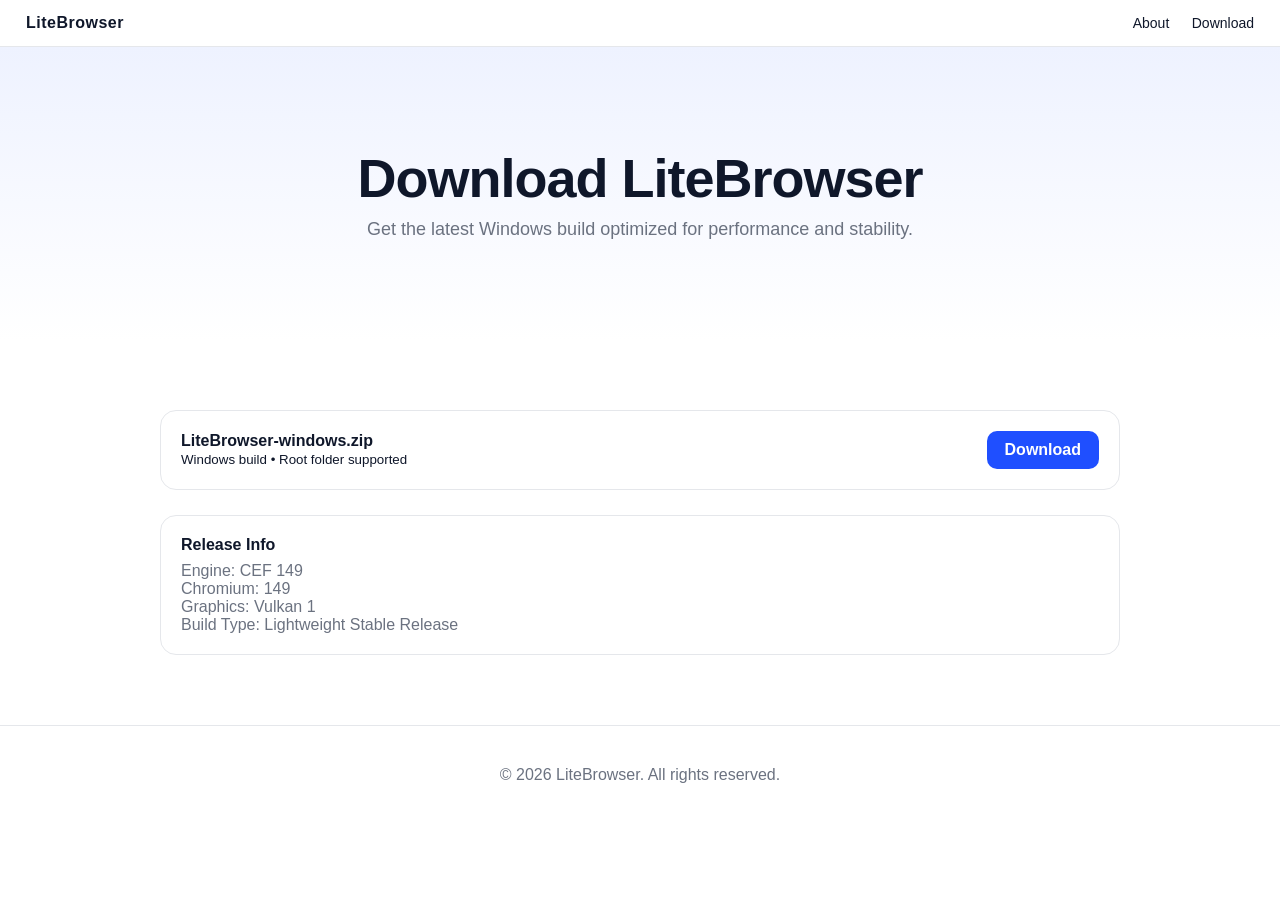
==== download.html @ fb9e0d3b "Add files via upload" ====
<!DOCTYPE html>
<html lang="en">
<head>
<meta charset="UTF-8">
<meta name="viewport" content="width=device-width, initial-scale=1.0">
<title>Download LiteBrowser</title>
<link rel="stylesheet" href="style.css">
</head>

<body>

<nav>
    <div class="logo">LiteBrowser</div>
    <div>
        <a href="index.html">About</a>
        <a href="download.html">Download</a>
    </div>
</nav>

<div class="hero">
    <h1>Download LiteBrowser</h1>
    <p>Get the latest Windows build optimized for performance and stability.</p>
</div>

<div class="container">

    <div class="download">
        <div>
            <strong>LiteBrowser-windows.zip</strong><br>
            <small>Windows build • Root folder supported</small>
        </div>

        <a href="LiteBrowser-windows.zip" download>Download</a>
    </div>

    <div style="margin-top:25px;">
        <div class="card">
            <strong>Release Info</strong>
            <p style="margin-top:8px; color:#6b7280;">
                Engine: CEF 149<br>
                Chromium: 149<br>
                Graphics: Vulkan 1<br>
                Build Type: Lightweight Stable Release
            </p>
        </div>
    </div>

</div>

<footer>
    © 2026 LiteBrowser. All rights reserved.
</footer>

</body>
</html>
---- style.css ----
*{
    margin:0;
    padding:0;
    box-sizing:border-box;
    font-family:Segoe UI, Arial, sans-serif;
}

body{
    background:#ffffff;
    color:#0f172a;
}

/* NAV */
nav{
    position:sticky;
    top:0;
    background:white;
    border-bottom:1px solid #e5e7eb;
    display:flex;
    justify-content:space-between;
    align-items:center;
    padding:14px 26px;
    z-index:1000;
}

.logo{
    font-weight:800;
    letter-spacing:0.5px;
}

nav a{
    margin-left:18px;
    text-decoration:none;
    color:#0f172a;
    font-size:14px;
    transition:0.2s;
}

nav a:hover{
    color:#1f4fff;
}

/* HERO */
.hero{
    text-align:center;
    padding:100px 20px;
    background:linear-gradient(180deg,#eef2ff,#ffffff);
    animation:fadeIn 0.8s ease;
}

.hero h1{
    font-size:54px;
    letter-spacing:-1px;
}

.hero p{
    margin-top:10px;
    color:#6b7280;
    max-width:720px;
    margin-left:auto;
    margin-right:auto;
    font-size:18px;
}

/* BADGES */
.badges{
    margin-top:18px;
}

.badge{
    display:inline-block;
    padding:6px 12px;
    border-radius:999px;
    background:#1f4fff;
    color:white;
    font-size:12px;
    margin:4px;
    animation:pop 0.6s ease;
}

.badge.gray{
    background:#e5e7eb;
    color:#0f172a;
}

/* BUTTON */
.button{
    display:inline-block;
    margin-top:25px;
    padding:14px 26px;
    background:#1f4fff;
    color:white;
    border-radius:12px;
    text-decoration:none;
    font-weight:600;
    transition:0.2s;
}

.button:hover{
    transform:translateY(-2px);
    background:#163fd8;
}

/* SECTIONS */
.container{
    max-width:1000px;
    margin:70px auto;
    padding:0 20px;
}

.section-title{
    font-size:24px;
    margin-bottom:14px;
}

/* GRID CARDS */
.grid{
    display:grid;
    grid-template-columns:repeat(auto-fit,minmax(220px,1fr));
    gap:16px;
}

.card{
    border:1px solid #e5e7eb;
    padding:20px;
    border-radius:16px;
    background:white;
    transition:0.25s;
    animation:fadeUp 0.8s ease;
}

.card:hover{
    transform:translateY(-5px);
    box-shadow:0 12px 30px rgba(0,0,0,0.08);
}

/* ICON BOX */
.icon{
    width:42px;
    height:42px;
    border-radius:12px;
    background:#eef2ff;
    display:flex;
    align-items:center;
    justify-content:center;
    font-weight:800;
    color:#1f4fff;
    margin-bottom:10px;
}

/* DOWNLOAD BOX */
.download{
    display:flex;
    justify-content:space-between;
    align-items:center;
    padding:20px;
    border:1px solid #e5e7eb;
    border-radius:16px;
}

.download a{
    background:#1f4fff;
    color:white;
    padding:10px 18px;
    border-radius:10px;
    text-decoration:none;
    font-weight:600;
}

.download a:hover{
    background:#163fd8;
}

/* FOOTER */
footer{
    text-align:center;
    padding:40px;
    color:#6b7280;
    border-top:1px solid #e5e7eb;
    margin-top:60px;
}

/* ANIMATIONS */
@keyframes fadeIn{
    from{opacity:0; transform:translateY(10px);}
    to{opacity:1; transform:translateY(0);}
}

@keyframes fadeUp{
    from{opacity:0; transform:translateY(20px);}
    to{opacity:1; transform:translateY(0);}
}

@keyframes pop{
    from{transform:scale(0.8); opacity:0;}
    to{transform:scale(1); opacity:1;}
}
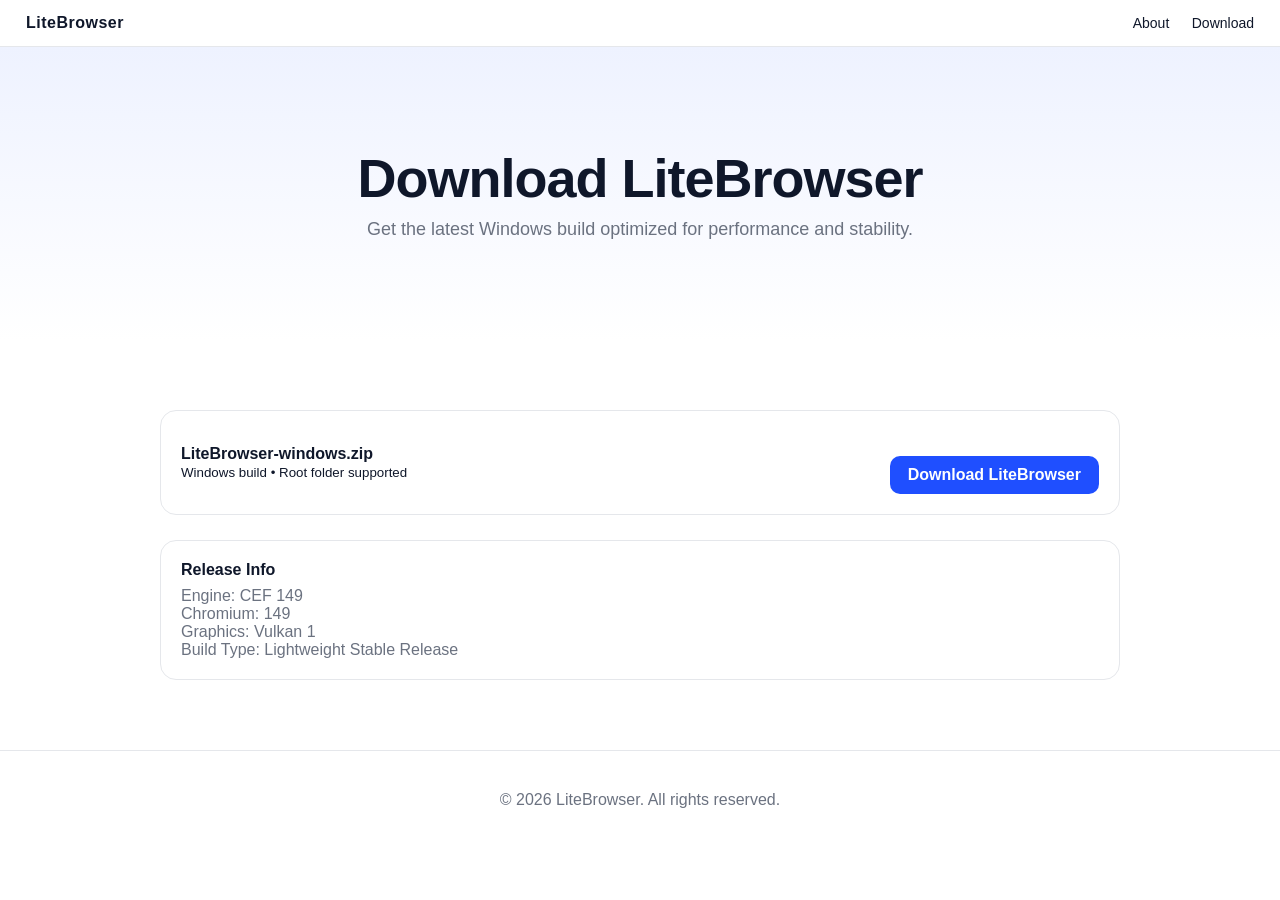
==== commit 5611fc04: "Modify download link and enhance button style Updated the download link to point to the GitHub relea" ====
--- a/download.html
+++ b/download.html
@@ -30,7 +30,9 @@
             <small>Windows build • Root folder supported</small>
         </div>
 
-        <a href="LiteBrowser-windows.zip" download>Download</a>
+        <a class="button" href="https://github.com/Faiz1152/LiteBrowser-/releases/download/v1.0/LiteBrowser-windows.zip">
+    Download LiteBrowser
+</a>
     </div>
 
     <div style="margin-top:25px;">
@@ -52,4 +54,4 @@
 </footer>
 
 </body>
-</html>+</html>
